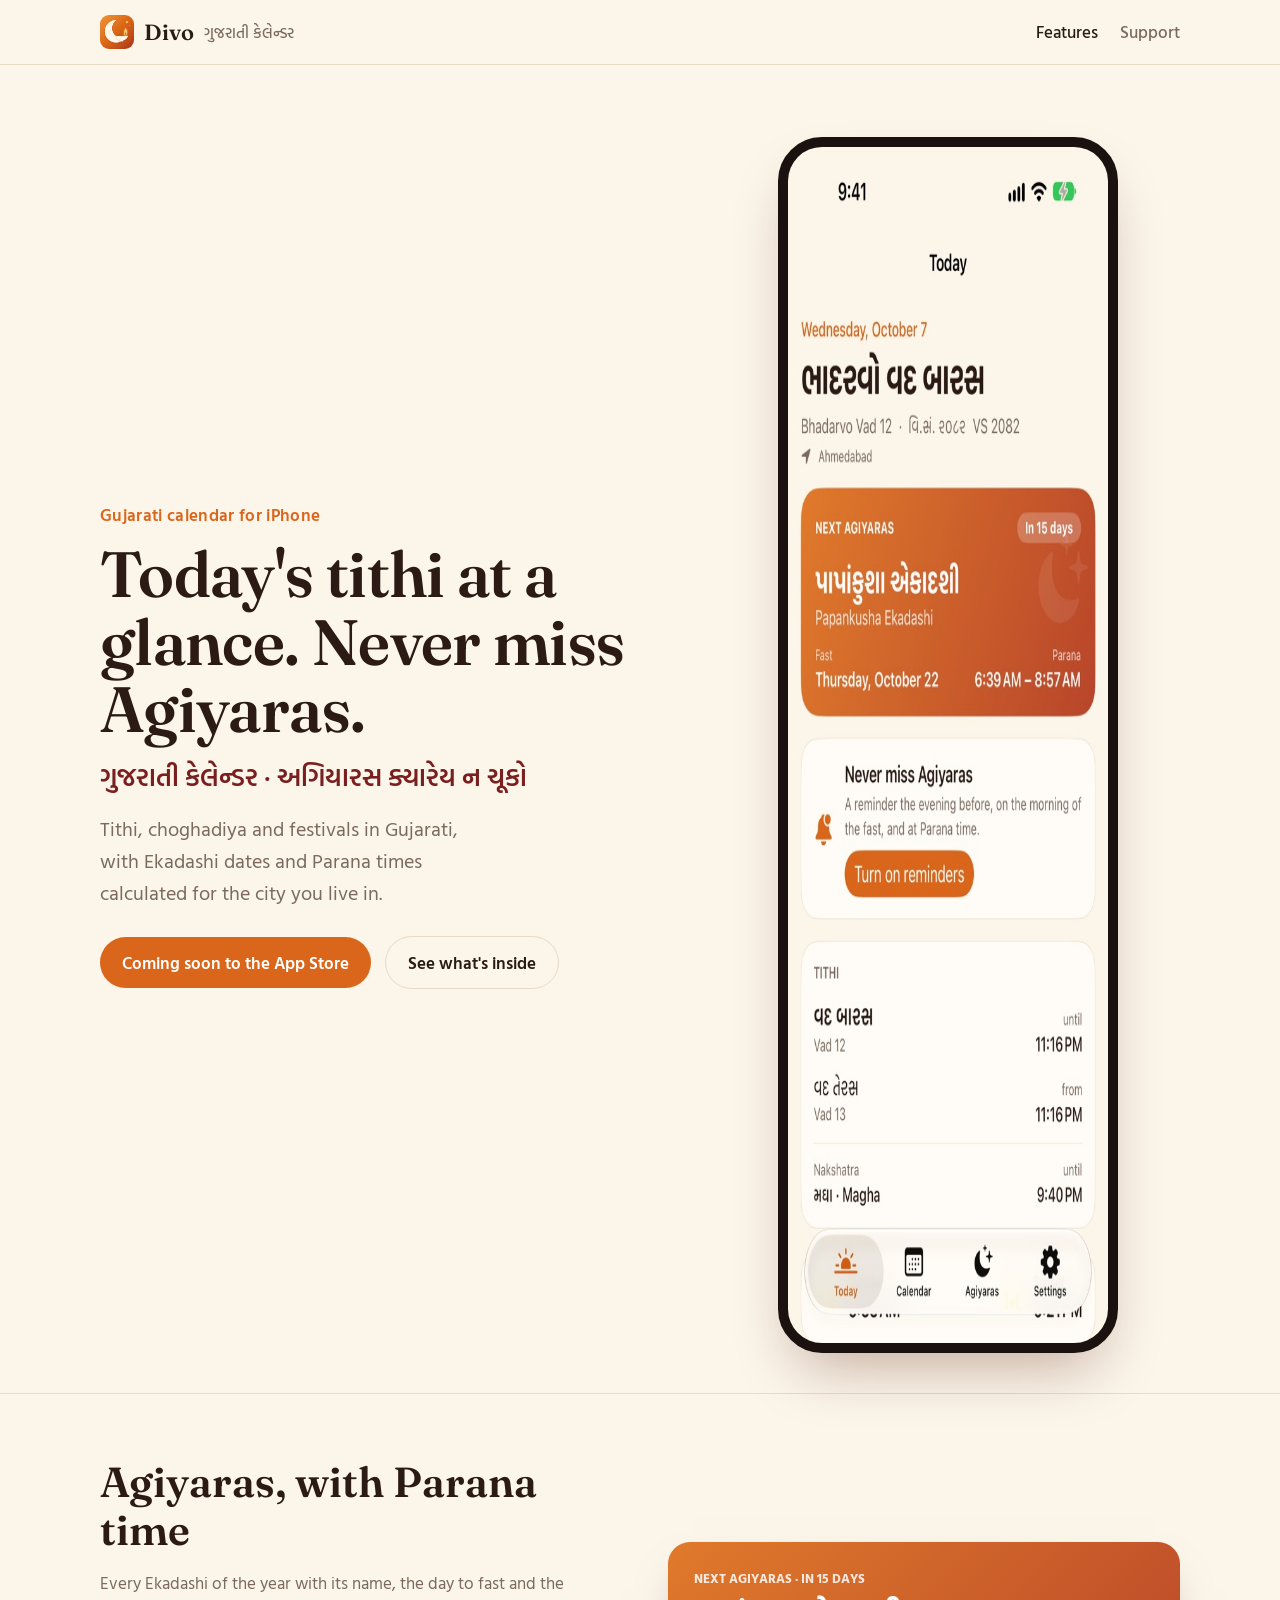
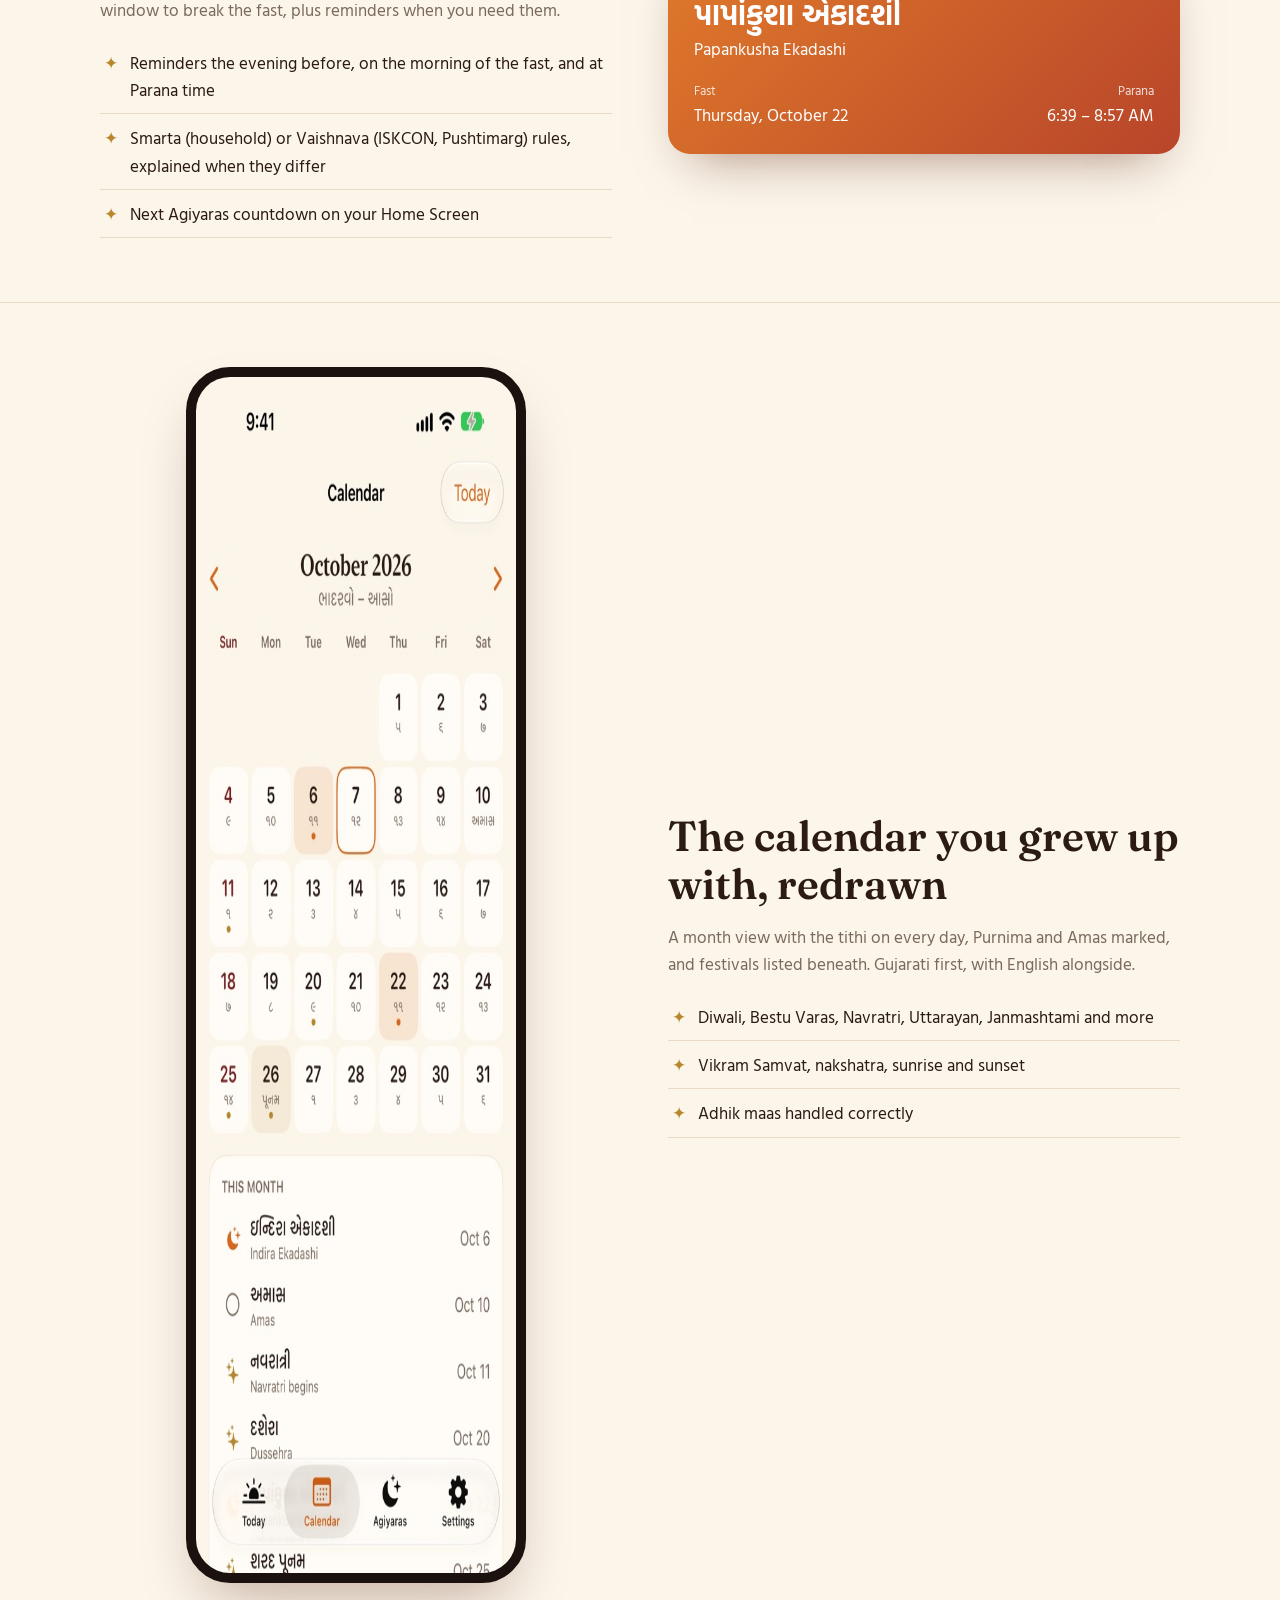
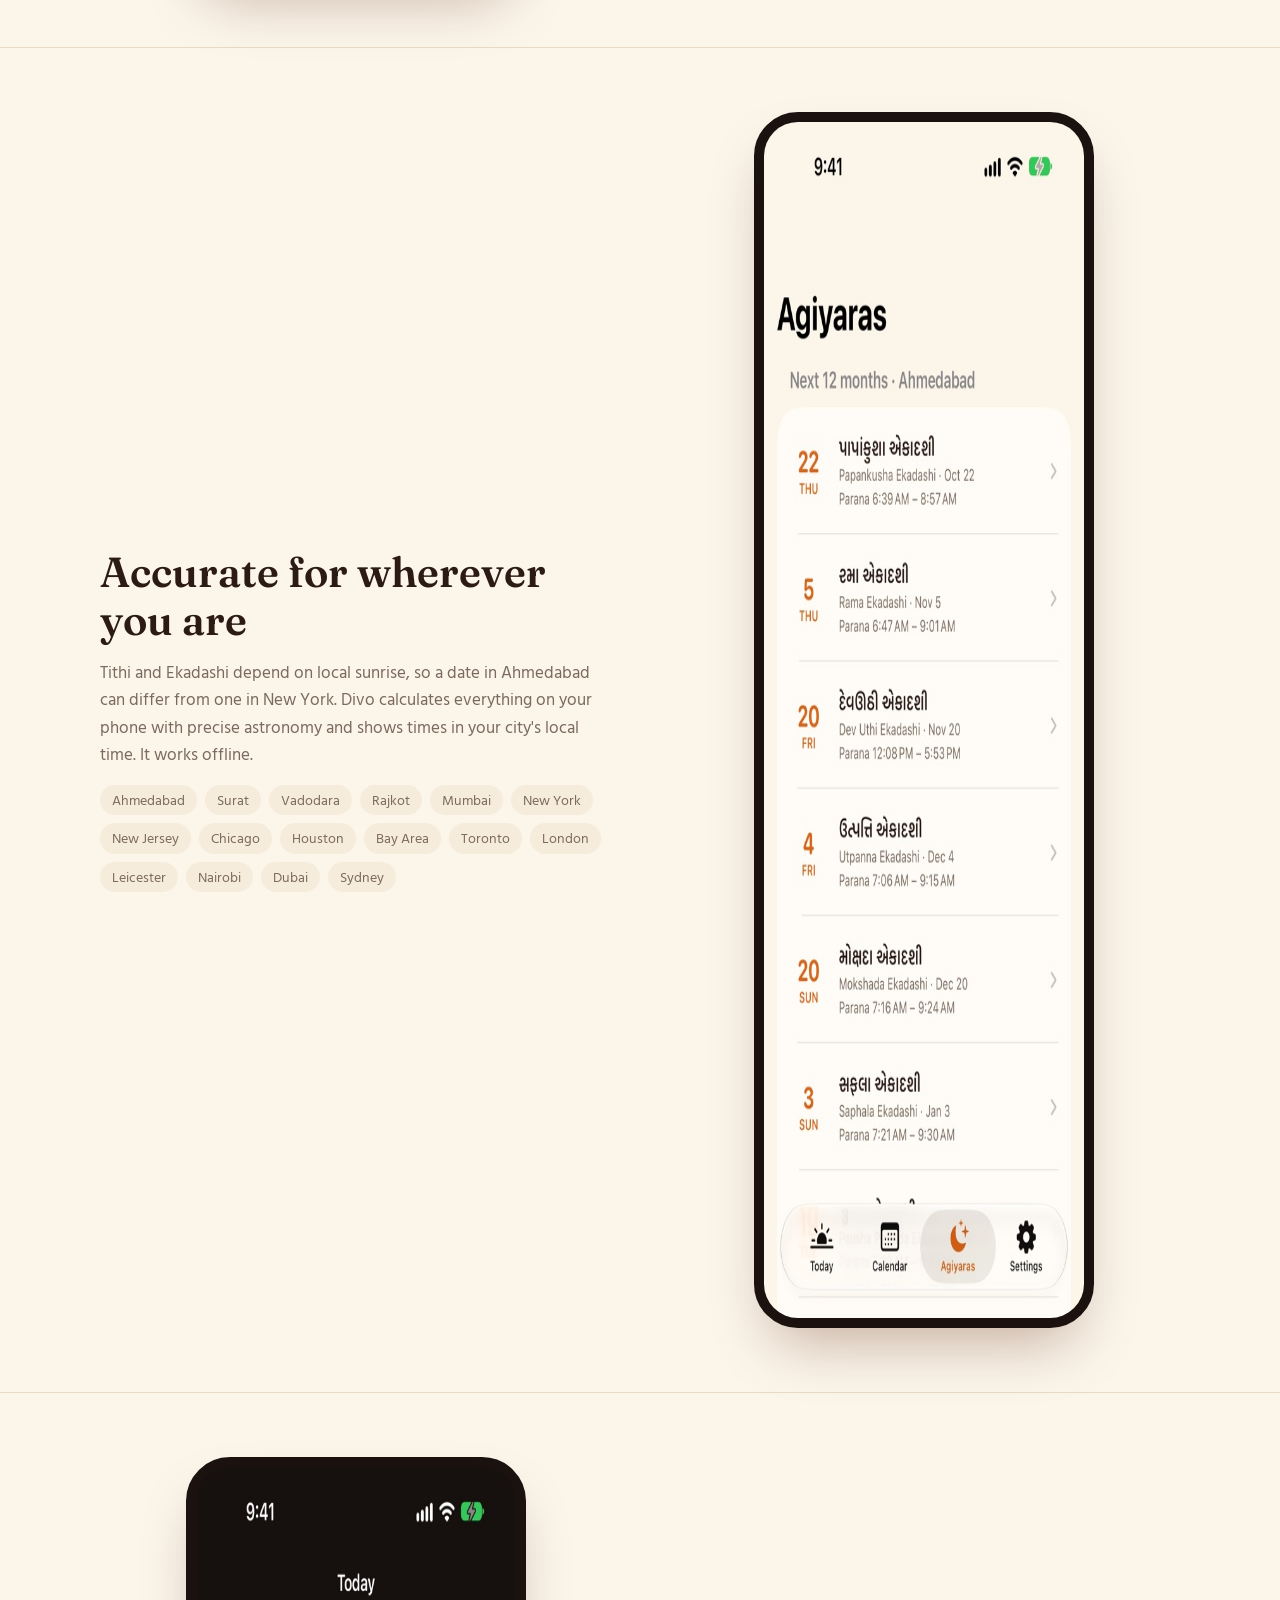
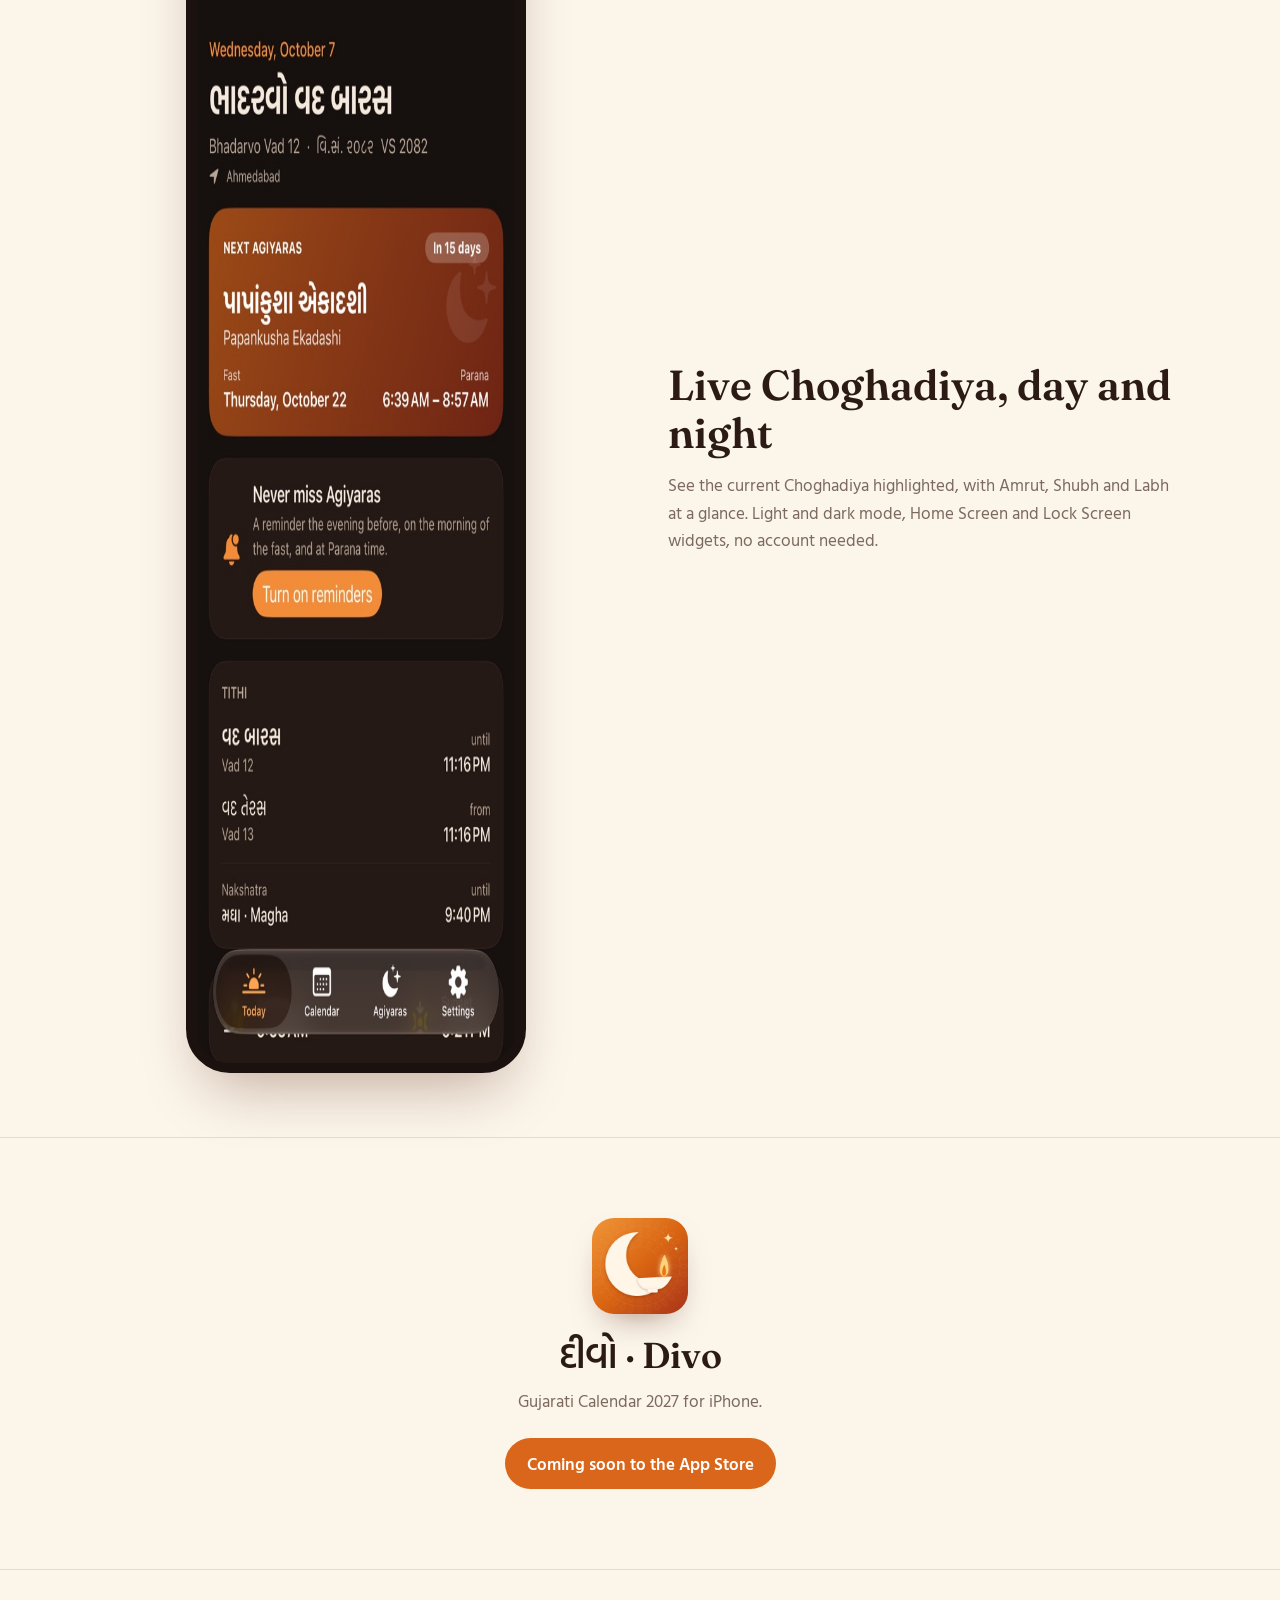
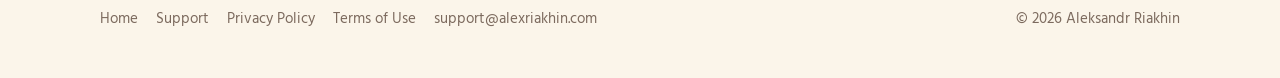
==== index.html @ 649a22f9 "Divo website: landing, support, privacy and terms pages Co-Authored-By: Claude Opus 5.5 <noreply@ant" ====
<!doctype html>
<html lang="en">
<head>
<meta charset="utf-8">
<meta name="viewport" content="width=device-width, initial-scale=1">
<title>Divo: Gujarati Calendar 2027 with Agiyaras reminders</title>
<meta name="description" content="A beautiful, accurate Gujarati calendar for iPhone: today's tithi, choghadiya, festivals, and Agiyaras (Ekadashi) with Parana times, reminders and widgets.">
<link rel="canonical" href="https://alexriakhin.com/Divo/">
<meta property="og:type" content="website">
<meta property="og:title" content="Divo: Gujarati Calendar 2027 with Agiyaras reminders">
<meta property="og:description" content="A beautiful, accurate Gujarati calendar for iPhone: today's tithi, choghadiya, festivals, and Agiyaras (Ekadashi) with Parana times, reminders and widgets.">
<meta property="og:url" content="https://alexriakhin.com/Divo/">
<meta property="og:image" content="https://alexriakhin.com/Divo/assets/img/icon.png">
<meta name="twitter:card" content="summary">
<meta name="theme-color" content="#FBF5EA" media="(prefers-color-scheme: light)">
<meta name="theme-color" content="#16100E" media="(prefers-color-scheme: dark)">
<link rel="icon" type="image/png" sizes="32x32" href="favicons/favicon-32x32.png">
<link rel="icon" type="image/png" sizes="16x16" href="favicons/favicon-16x16.png">
<link rel="apple-touch-icon" href="favicons/apple-touch-icon.png">
<link rel="manifest" href="favicons/site.webmanifest">
<link rel="preconnect" href="https://fonts.googleapis.com">
<link rel="preconnect" href="https://fonts.gstatic.com" crossorigin>
<link href="https://fonts.googleapis.com/css2?family=Fraunces:opsz,wght@9..144,600&family=Hind+Vadodara:wght@400;500;600;700&display=swap" rel="stylesheet">
<link rel="stylesheet" href="assets/css/site.css">
</head>
<body>
<header class="site-header">
  <div class="wrap">
    <a class="brand" href="./"><img src="assets/img/icon.png" alt="" width="34" height="34">Divo <small>ગુજરાતી કેલેન્ડર</small></a>
    <nav aria-label="Main">
      <a href="./#features" aria-current="page">Features</a>
      <a href="support.html">Support</a>
    </nav>
  </div>
</header>
<main>
<div class="wrap hero">
  <div>
    <p class="eyebrow">Gujarati calendar for iPhone</p>
    <h1>Today's tithi at a glance. Never miss Agiyaras.</h1>
    <p class="gu">ગુજરાતી કેલેન્ડર · અગિયારસ ક્યારેય ન ચૂકો</p>
    <p class="lead">Tithi, choghadiya and festivals in Gujarati, with Ekadashi dates and Parana times calculated for the city you live in.</p>
    <div class="actions">
      <span class="button" aria-disabled="true">Coming soon to the App Store</span>
      <a class="button ghost" href="#features">See what's inside</a>
    </div>
  </div>
  <div class="phone"><img src="assets/img/today.jpg" alt="Divo Today screen: Bhadarvo Vad 12, next Agiyaras Papankusha Ekadashi with Parana time, and today's tithi" width="550" height="1196"></div>
</div>

<section class="feature" id="features">
  <div class="wrap">
    <div class="copy">
      <h2>Agiyaras, with Parana time</h2>
      <p>Every Ekadashi of the year with its name, the day to fast and the window to break the fast, plus reminders when you need them.</p>
      <ul>
        <li>Reminders the evening before, on the morning of the fast, and at Parana time</li>
        <li>Smarta (household) or Vaishnava (ISKCON, Pushtimarg) rules, explained when they differ</li>
        <li>Next Agiyaras countdown on your Home Screen</li>
      </ul>
    </div>
    <div class="agiyaras-card" aria-label="Example: next Agiyaras">
      <div class="label">Next Agiyaras · in 15 days</div>
      <div class="name">પાપાંકુશા એકાદશી</div>
      <div>Papankusha Ekadashi</div>
      <div class="row">
        <div><small>Fast</small>Thursday, October 22</div>
        <div style="text-align:right"><small>Parana</small>6:39 – 8:57 AM</div>
      </div>
    </div>
  </div>
</section>

<section class="feature flip">
  <div class="wrap">
    <div class="copy">
      <h2>The calendar you grew up with, redrawn</h2>
      <p>A month view with the tithi on every day, Purnima and Amas marked, and festivals listed beneath. Gujarati first, with English alongside.</p>
      <ul>
        <li>Diwali, Bestu Varas, Navratri, Uttarayan, Janmashtami and more</li>
        <li>Vikram Samvat, nakshatra, sunrise and sunset</li>
        <li>Adhik maas handled correctly</li>
      </ul>
    </div>
    <div class="phone"><img src="assets/img/calendar.jpg" alt="Divo month view for October 2026 with tithi numbers in Gujarati" width="550" height="1196" loading="lazy"></div>
  </div>
</section>

<section class="feature">
  <div class="wrap">
    <div class="copy">
      <h2>Accurate for wherever you are</h2>
      <p>Tithi and Ekadashi depend on local sunrise, so a date in Ahmedabad can differ from one in New York. Divo calculates everything on your phone with precise astronomy and shows times in your city's local time. It works offline.</p>
      <div class="cities">
        <span>Ahmedabad</span><span>Surat</span><span>Vadodara</span><span>Rajkot</span><span>Mumbai</span>
        <span>New York</span><span>New Jersey</span><span>Chicago</span><span>Houston</span><span>Bay Area</span>
        <span>Toronto</span><span>London</span><span>Leicester</span><span>Nairobi</span><span>Dubai</span><span>Sydney</span>
      </div>
    </div>
    <div class="phone"><img src="assets/img/agiyaras.jpg" alt="List of upcoming Ekadashis with Parana times for Ahmedabad" width="550" height="1196" loading="lazy"></div>
  </div>
</section>

<section class="feature flip">
  <div class="wrap">
    <div class="copy">
      <h2>Live Choghadiya, day and night</h2>
      <p>See the current Choghadiya highlighted, with Amrut, Shubh and Labh at a glance. Light and dark mode, Home Screen and Lock Screen widgets, no account needed.</p>
    </div>
    <div class="phone"><img src="assets/img/today-dark.jpg" alt="Divo Today screen in dark mode" width="550" height="1196" loading="lazy"></div>
  </div>
</section>

<section class="cta">
  <div class="wrap">
    <img src="assets/img/icon.png" alt="Divo app icon" width="96" height="96">
    <h2>દીવો · Divo</h2>
    <p>Gujarati Calendar 2027 for iPhone.</p>
    <span class="button" aria-disabled="true">Coming soon to the App Store</span>
  </div>
</section>
</main>
<footer class="site-footer">
  <div class="wrap">
    <nav aria-label="Footer">
      <a href="./">Home</a>
      <a href="support.html">Support</a>
      <a href="privacy.html">Privacy Policy</a>
      <a href="terms.html">Terms of Use</a>
      <a href="mailto:support@alexriakhin.com">support@alexriakhin.com</a>
    </nav>
    <span class="copy">© 2026 Aleksandr Riakhin</span>
  </div>
</footer>
</body>
</html>
---- assets/css/site.css ----
/* Divo — cream paper, saffron, temple maroon and gold (matches the app's Theme.swift). */
:root {
  --bg: #FBF5EA;
  --surface: #FFFCF6;
  --raised: #F6ECDC;
  --ink: #2B1B14;
  --ink-2: #7C6A5E;
  --saffron: #D9661A;
  --maroon: #7A1F1F;
  --gold: #B8862B;
  --hairline: #E8DAC5;
  --gradient: linear-gradient(135deg, #E07A2B, #B8452A);
  --radius: 22px;
  --display: "Fraunces", "Hind Vadodara", Georgia, serif;
  --text: "Hind Vadodara", -apple-system, BlinkMacSystemFont, "Segoe UI", sans-serif;
}
@media (prefers-color-scheme: dark) {
  :root {
    --bg: #16100E;
    --surface: #241915;
    --raised: #2F211B;
    --ink: #F4E9DC;
    --ink-2: #B7A595;
    --saffron: #F28C38;
    --maroon: #E7B3A0;
    --gold: #DDB45A;
    --hairline: #3A2A22;
    --gradient: linear-gradient(135deg, #9C4A16, #6E2414);
  }
}

* { box-sizing: border-box; }
html { -webkit-text-size-adjust: 100%; scroll-behavior: smooth; }
body {
  margin: 0;
  background: var(--bg);
  color: var(--ink);
  font: 17px/1.6 var(--text);
}
img { max-width: 100%; display: block; }
a { color: var(--saffron); text-decoration-thickness: 1px; text-underline-offset: 3px; }
.wrap { width: min(1080px, 100% - 32px); margin-inline: auto; }

/* Header */
.site-header {
  position: sticky; top: 0; z-index: 10;
  background: color-mix(in srgb, var(--bg) 86%, transparent);
  backdrop-filter: saturate(1.4) blur(14px);
  -webkit-backdrop-filter: saturate(1.4) blur(14px);
  border-bottom: 1px solid var(--hairline);
}
.site-header .wrap { display: flex; align-items: center; gap: 20px; height: 64px; }
.brand { display: flex; align-items: center; gap: 10px; color: var(--ink); text-decoration: none; font: 600 22px var(--display); }
.brand img { width: 34px; height: 34px; border-radius: 9px; }
.brand small { font: 500 15px var(--text); color: var(--ink-2); }
.site-header nav { margin-left: auto; display: flex; gap: 22px; }
.site-header nav a { color: var(--ink-2); text-decoration: none; font-weight: 500; }
.site-header nav a:hover, .site-header nav a[aria-current] { color: var(--ink); }

/* Buttons */
.button {
  display: inline-flex; align-items: center; gap: 8px;
  padding: 12px 22px; border-radius: 999px;
  background: var(--saffron); color: #fff; text-decoration: none; font-weight: 600;
}
.button.ghost { background: transparent; color: var(--ink); border: 1px solid var(--hairline); }
.soon { font-size: 14px; color: var(--ink-2); }

/* Hero */
.hero { padding: 72px 0 40px; display: grid; grid-template-columns: 1.1fr 0.9fr; gap: 48px; align-items: center; }
.eyebrow { color: var(--saffron); font-weight: 600; letter-spacing: 0.02em; margin: 0 0 12px; }
.hero h1 { font: 600 clamp(40px, 6vw, 64px)/1.05 var(--display); margin: 0 0 18px; letter-spacing: -0.01em; }
.hero .gu { font: 600 26px/1.3 var(--text); color: var(--maroon); margin: 0 0 18px; }
.hero p.lead { font-size: 20px; color: var(--ink-2); margin: 0 0 28px; max-width: 34ch; }
.hero .actions { display: flex; flex-wrap: wrap; gap: 14px; align-items: center; }

.phone {
  border-radius: 44px; overflow: hidden;
  border: 10px solid #1b1210;
  box-shadow: 0 30px 60px -20px rgba(90, 26, 10, 0.35);
  background: #1b1210;
  max-width: 340px; margin-inline: auto;
}
.phone img { width: 100%; }

/* Sections */
section.feature { padding: 64px 0; border-top: 1px solid var(--hairline); }
.feature .wrap { display: grid; grid-template-columns: 1fr 1fr; gap: 56px; align-items: center; }
.feature.flip .copy { order: 2; }
.feature h2 { font: 600 clamp(30px, 4vw, 42px)/1.15 var(--display); margin: 0 0 14px; }
.feature p { color: var(--ink-2); margin: 0 0 16px; }
.feature ul { padding: 0; margin: 0; list-style: none; }
.feature li { padding: 10px 0 10px 30px; position: relative; border-bottom: 1px solid var(--hairline); }
.feature li::before { content: "✦"; position: absolute; left: 4px; color: var(--gold); }

.agiyaras-card {
  background: var(--gradient); color: #fff; border-radius: var(--radius);
  padding: 26px; box-shadow: 0 24px 48px -24px rgba(90, 26, 10, 0.5);
}
.agiyaras-card .label { font-size: 13px; font-weight: 700; text-transform: uppercase; opacity: 0.85; }
.agiyaras-card .name { font: 700 30px/1.25 var(--text); margin: 6px 0 2px; }
.agiyaras-card .row { display: flex; justify-content: space-between; margin-top: 18px; gap: 12px; }
.agiyaras-card small { display: block; opacity: 0.8; font-size: 13px; }

.cities { display: flex; flex-wrap: wrap; gap: 8px; margin-top: 18px; }
.cities span { background: var(--raised); border-radius: 999px; padding: 4px 12px; font-size: 14px; color: var(--ink-2); }

.cta { text-align: center; padding: 80px 0; border-top: 1px solid var(--hairline); }
.cta img { width: 96px; height: 96px; border-radius: 22px; margin: 0 auto 20px; box-shadow: 0 16px 32px -16px rgba(90, 26, 10, 0.5); }
.cta h2 { font: 600 36px/1.2 var(--display); margin: 0 0 10px; }
.cta p { color: var(--ink-2); margin: 0 0 24px; }

/* Inner pages */
.page { padding: 56px 0 80px; }
.page .wrap { max-width: 760px; }
.page h1 { font: 600 clamp(34px, 5vw, 48px)/1.1 var(--display); margin: 0 0 8px; }
.page .updated { color: var(--ink-2); margin: 0 0 32px; }
.page h2 { font: 600 24px/1.3 var(--display); margin: 40px 0 10px; }
.page h3 { font-size: 18px; margin: 24px 0 6px; }
.page p, .page li { color: var(--ink); }
.page .muted { color: var(--ink-2); }
.card { background: var(--surface); border: 1px solid var(--hairline); border-radius: var(--radius); padding: 22px 24px; margin: 18px 0; }
details { background: var(--surface); border: 1px solid var(--hairline); border-radius: 16px; padding: 14px 20px; margin: 10px 0; }
details summary { cursor: pointer; font-weight: 600; }
details[open] summary { margin-bottom: 8px; }

/* Footer */
.site-footer { border-top: 1px solid var(--hairline); padding: 36px 0 48px; color: var(--ink-2); font-size: 15px; }
.site-footer .wrap { display: flex; flex-wrap: wrap; gap: 16px 28px; align-items: center; }
.site-footer nav { display: flex; flex-wrap: wrap; gap: 18px; }
.site-footer a { color: var(--ink-2); text-decoration: none; }
.site-footer a:hover { color: var(--ink); }
.site-footer .copy { margin-left: auto; }

@media (max-width: 820px) {
  .hero, .feature .wrap { grid-template-columns: 1fr; }
  .hero { padding-top: 40px; text-align: left; }
  .feature.flip .copy { order: 0; }
  .site-header nav { gap: 14px; font-size: 15px; }
  .brand small { display: none; }
  .site-footer .copy { margin-left: 0; }
}
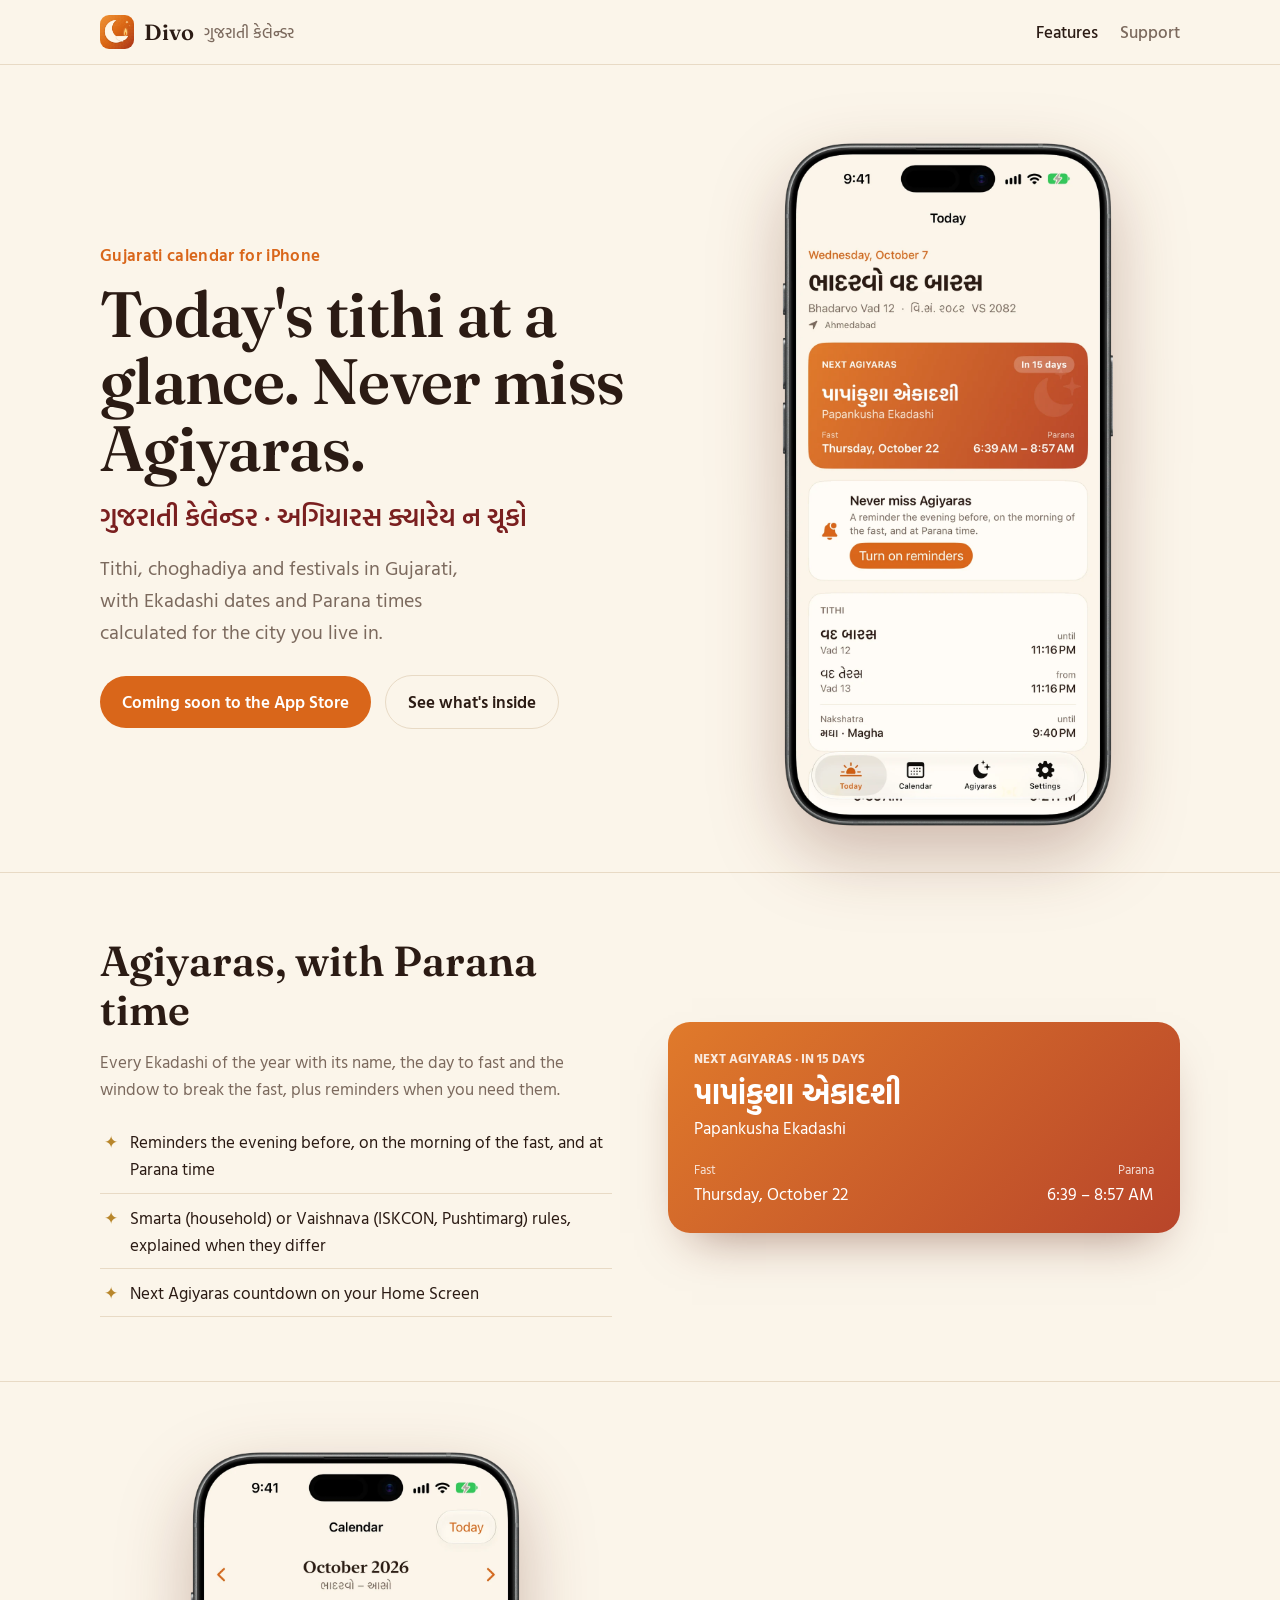
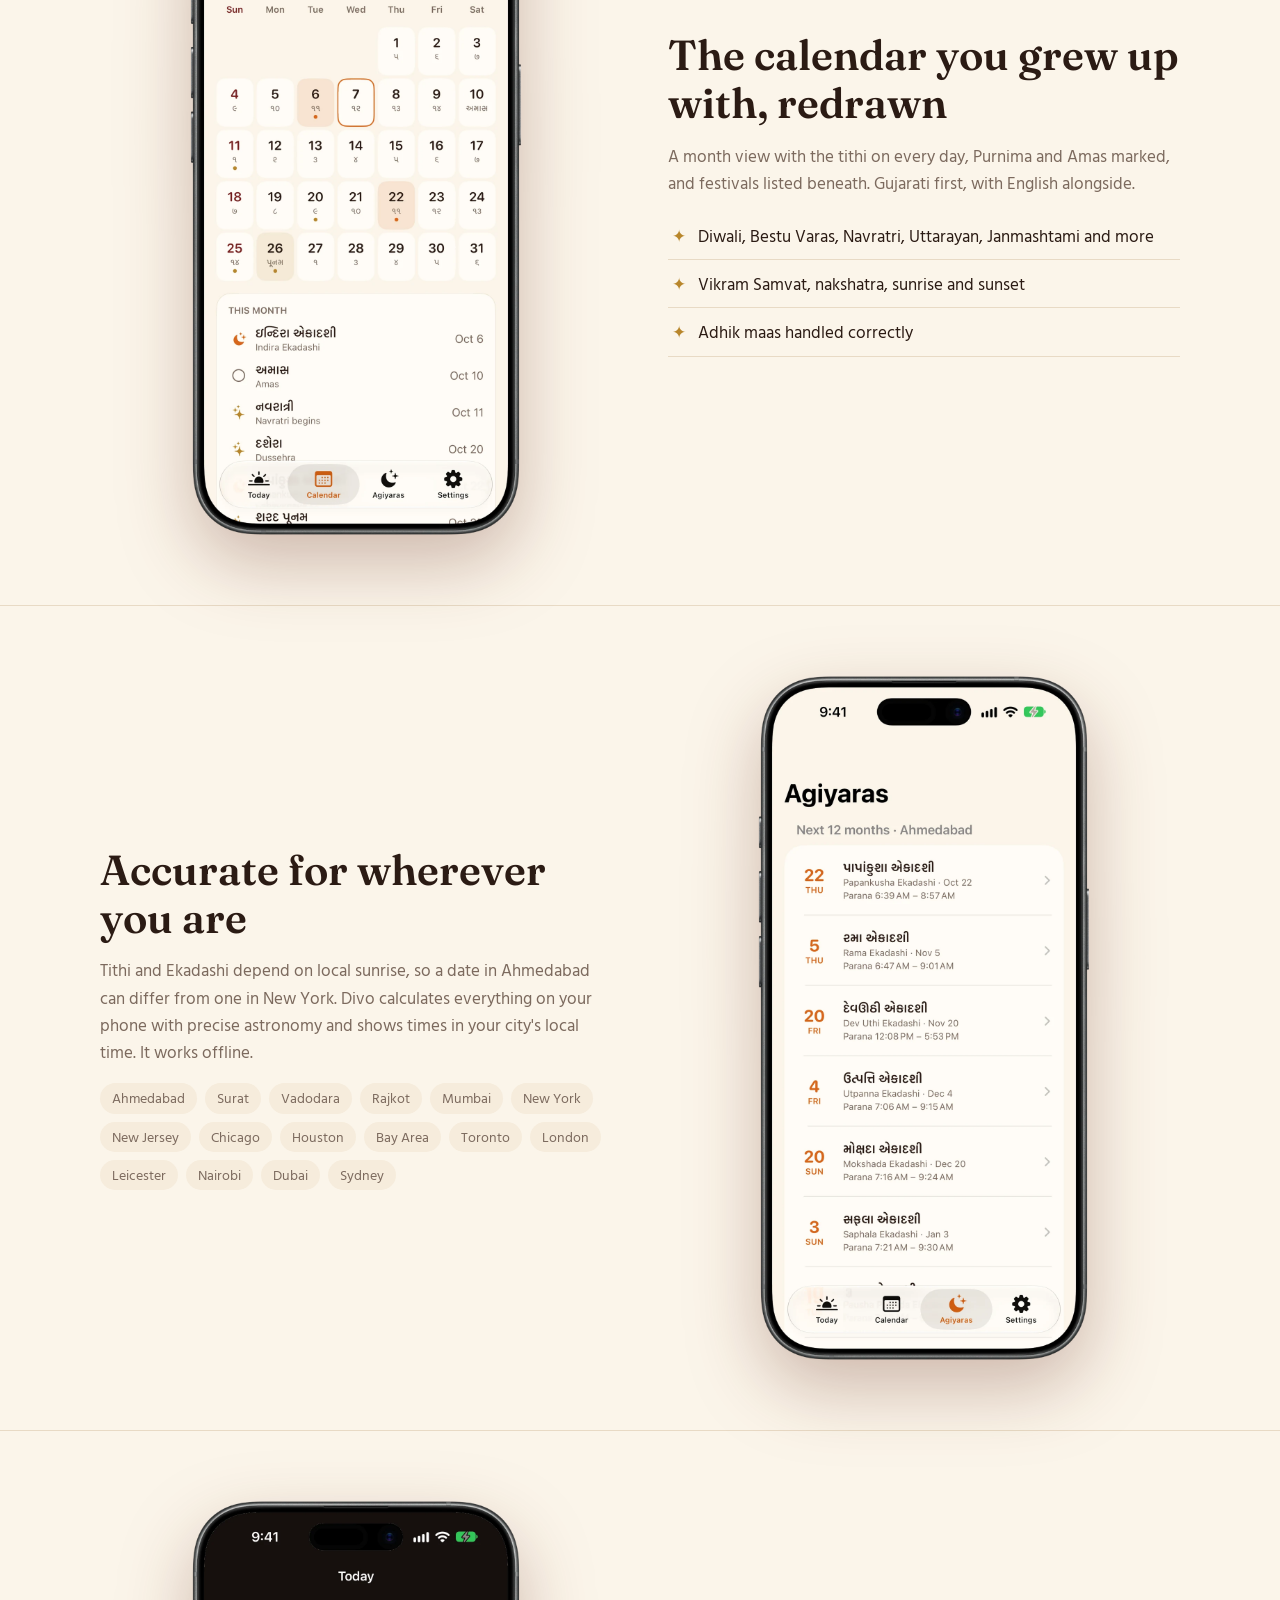
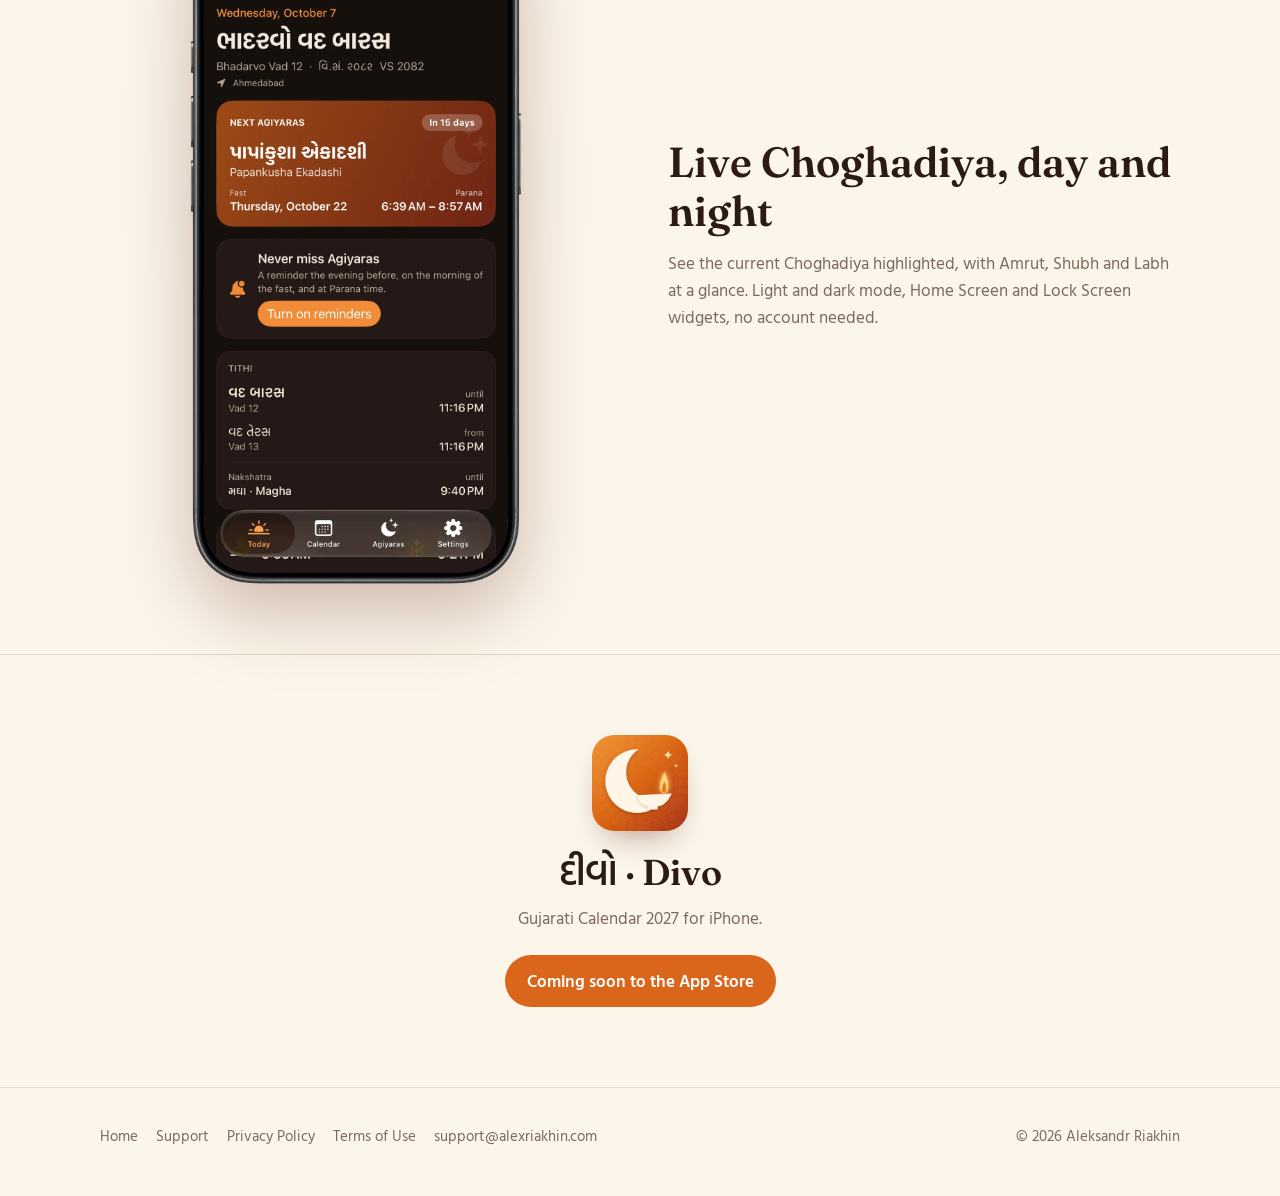
==== commit d55e8453: "Frame screenshots in the iPhone device image tools/frame_screenshots.py masks full-resolution simula" ====
--- a/index.html
+++ b/index.html
@@ -45,7 +45,7 @@
       <a class="button ghost" href="#features">See what's inside</a>
     </div>
   </div>
-  <div class="phone"><img src="assets/img/today.jpg" alt="Divo Today screen: Bhadarvo Vad 12, next Agiyaras Papankusha Ekadashi with Parana time, and today's tithi" width="550" height="1196"></div>
+  <div class="phone"><img src="assets/img/today.webp" alt="Divo Today screen: Bhadarvo Vad 12, next Agiyaras Papankusha Ekadashi with Parana time, and today's tithi" width="978" height="2000"></div>
 </div>
 
 <section class="feature" id="features">
@@ -82,7 +82,7 @@
         <li>Adhik maas handled correctly</li>
       </ul>
     </div>
-    <div class="phone"><img src="assets/img/calendar.jpg" alt="Divo month view for October 2026 with tithi numbers in Gujarati" width="550" height="1196" loading="lazy"></div>
+    <div class="phone"><img src="assets/img/calendar.webp" alt="Divo month view for October 2026 with tithi numbers in Gujarati" width="978" height="2000" loading="lazy"></div>
   </div>
 </section>
 
@@ -97,7 +97,7 @@
         <span>Toronto</span><span>London</span><span>Leicester</span><span>Nairobi</span><span>Dubai</span><span>Sydney</span>
       </div>
     </div>
-    <div class="phone"><img src="assets/img/agiyaras.jpg" alt="List of upcoming Ekadashis with Parana times for Ahmedabad" width="550" height="1196" loading="lazy"></div>
+    <div class="phone"><img src="assets/img/agiyaras.webp" alt="List of upcoming Ekadashis with Parana times for Ahmedabad" width="978" height="2000" loading="lazy"></div>
   </div>
 </section>
 
@@ -107,7 +107,7 @@
       <h2>Live Choghadiya, day and night</h2>
       <p>See the current Choghadiya highlighted, with Amrut, Shubh and Labh at a glance. Light and dark mode, Home Screen and Lock Screen widgets, no account needed.</p>
     </div>
-    <div class="phone"><img src="assets/img/today-dark.jpg" alt="Divo Today screen in dark mode" width="550" height="1196" loading="lazy"></div>
+    <div class="phone"><img src="assets/img/today-dark.webp" alt="Divo Today screen in dark mode" width="978" height="2000" loading="lazy"></div>
   </div>
 </section>
 
--- a/assets/css/site.css
+++ b/assets/css/site.css
@@ -74,14 +74,9 @@
 .hero p.lead { font-size: 20px; color: var(--ink-2); margin: 0 0 28px; max-width: 34ch; }
 .hero .actions { display: flex; flex-wrap: wrap; gap: 14px; align-items: center; }
 
-.phone {
-  border-radius: 44px; overflow: hidden;
-  border: 10px solid #1b1210;
-  box-shadow: 0 30px 60px -20px rgba(90, 26, 10, 0.35);
-  background: #1b1210;
-  max-width: 340px; margin-inline: auto;
-}
-.phone img { width: 100%; }
+/* Framed device screenshots (tools/frame_screenshots.py): transparent PNG/WebP, 978×2000. */
+.phone { max-width: 340px; margin-inline: auto; }
+.phone img { width: 100%; height: auto; filter: drop-shadow(0 28px 36px rgba(90, 26, 10, 0.28)); }
 
 /* Sections */
 section.feature { padding: 64px 0; border-top: 1px solid var(--hairline); }
